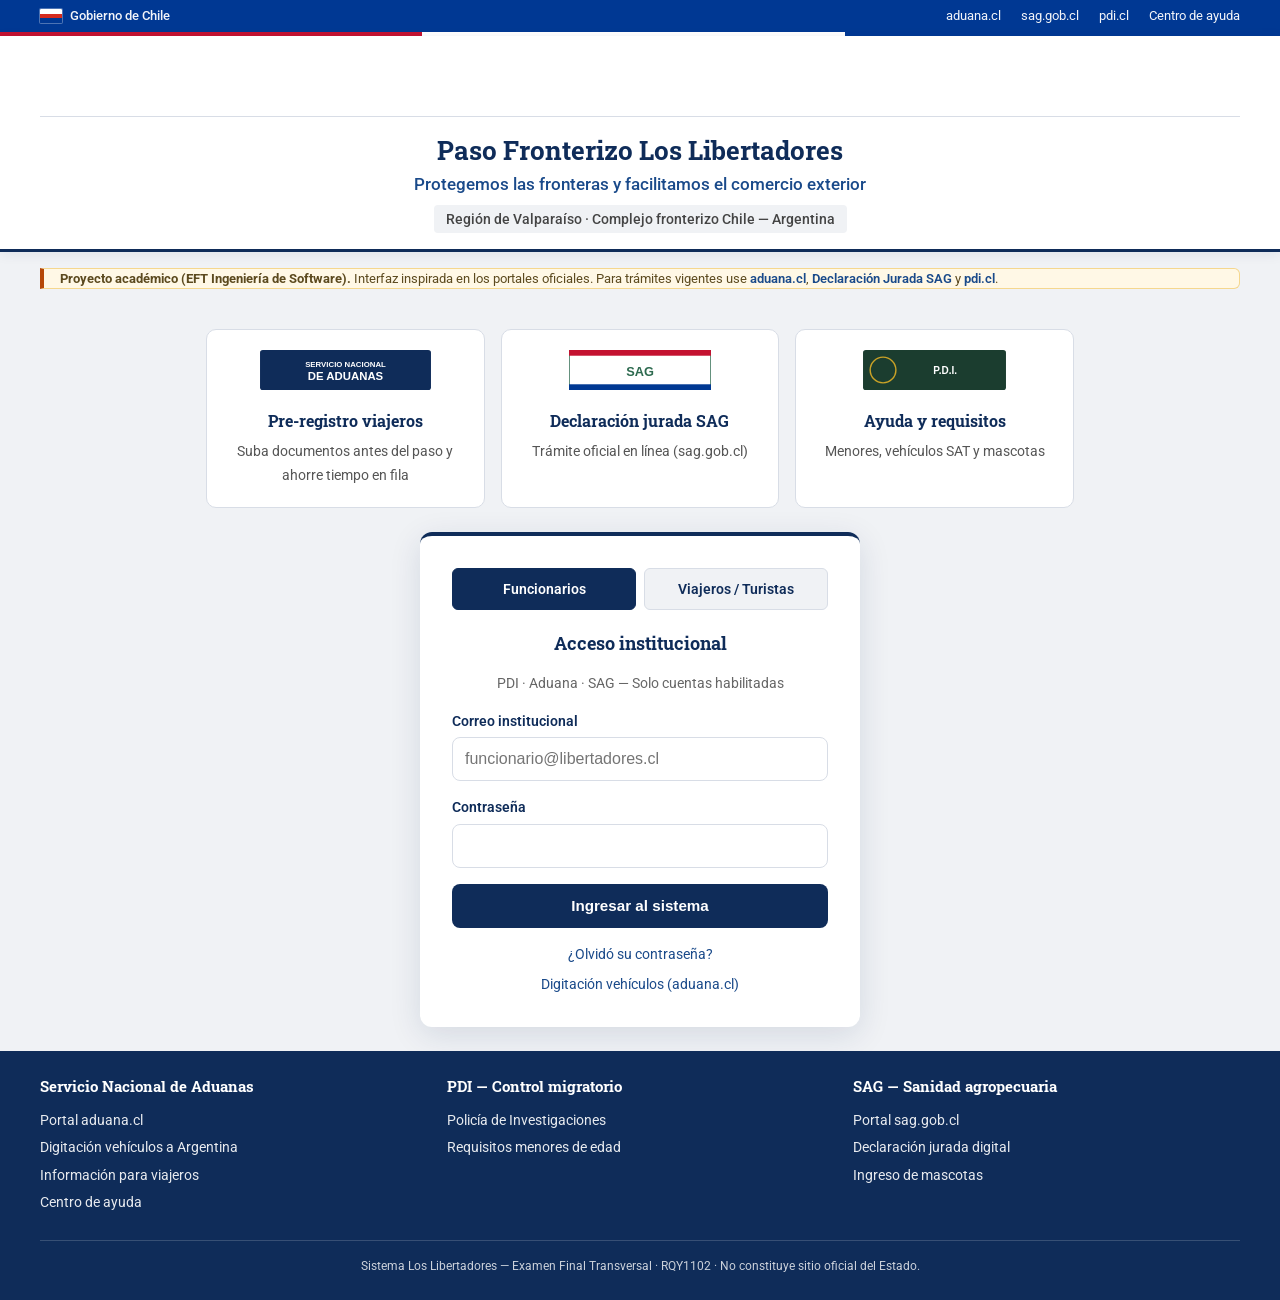
==== frontend/index.html @ 3f69a5f9 "Proyecto aduana Los Libertadores - EFT universidad Sistema de digitalizacion aduanera con frontend, " ====
<!DOCTYPE html>
<html lang="es">
<head>
  <meta charset="UTF-8">
  <meta name="viewport" content="width=device-width, initial-scale=1.0, viewport-fit=cover">
  <meta name="theme-color" content="#0f2c59">
  <meta name="description" content="Sistema integrado Paso Los Libertadores - Aduana, PDI y SAG Chile">
  <title>Los Libertadores — Servicio Nacional de Aduanas</title>
  <link rel="stylesheet" href="css/styles.css">
  <link rel="stylesheet" href="css/institucional.css">
</head>
<body class="page-with-inst-header">
  <div id="gov-bar-container"></div>
  <div id="inst-header-container"></div>

  <main class="login-main" style="flex-direction:column;align-items:stretch">
    <div class="quick-links" style="padding:0 1rem">
      <a href="pre-registro.html" class="quick-link-card">
        <img src="https://www.aduana.cl/aduana/site/artic/20181121/imag/foto_0000000120181121144429/logo.png" alt="" onerror="this.src='assets/logos/aduana.svg'">
        <strong>Pre-registro viajeros</strong>
        <span>Suba documentos antes del paso y ahorre tiempo en fila</span>
      </a>
      <a href="https://dj.sag.gob.cl/declaracion-jurada" target="_blank" rel="noopener" class="quick-link-card">
        <img src="https://dj.sag.gob.cl/assets/img/logosfinales_desktop.svg" alt="" onerror="this.src='assets/logos/sag.svg'">
        <strong>Declaración jurada SAG</strong>
        <span>Trámite oficial en línea (sag.gob.cl)</span>
      </a>
      <a href="ayuda.html" class="quick-link-card">
        <img src="assets/logos/pdi.svg" alt="">
        <strong>Ayuda y requisitos</strong>
        <span>Menores, vehículos SAT y mascotas</span>
      </a>
    </div>

    <div class="login-card inst-card" style="margin:0 auto;width:100%">
      <div class="access-tabs">
        <span class="access-tab active">Funcionarios</span>
        <a href="pre-registro.html" class="access-tab">Viajeros / Turistas</a>
      </div>
      <h2 style="color:var(--aduana-azul);font-family:'Roboto Slab',serif;font-size:1.15rem;text-align:center;margin-bottom:1rem">
        Acceso institucional
      </h2>
      <p class="subtitle" style="margin-top:0;margin-bottom:1rem">
        PDI · Aduana · SAG — Solo cuentas habilitadas
      </p>
      <form id="loginForm">
        <div class="form-grid">
          <div class="full">
            <label for="email">Correo institucional</label>
            <input type="email" id="email" name="email" required autocomplete="username" placeholder="funcionario@libertadores.cl" inputmode="email">
          </div>
          <div class="full">
            <label for="password">Contraseña</label>
            <input type="password" id="password" name="password" required autocomplete="current-password">
          </div>
        </div>
        <div class="actions">
          <button type="submit" class="btn btn-primary btn-block">Ingresar al sistema</button>
        </div>
      </form>
      <div id="loginMessage" class="message hidden"></div>
      <div class="login-links">
        <a href="recuperar.html">¿Olvidó su contraseña?</a>
        <a href="https://comext.aduana.cl/SNA_SCVM/vista/web/login.do" target="_blank" rel="noopener">Digitación vehículos (aduana.cl)</a>
      </div>
    </div>
  </main>

  <div id="inst-footer-container"></div>

  <script src="js/institucional-layout.js"></script>
  <script src="js/config.js"></script>
  <script src="js/api.js"></script>
  <script>
    document.getElementById("loginForm").addEventListener("submit", async (e) => {
      e.preventDefault();
      const msg = document.getElementById("loginMessage");
      msg.className = "message hidden";
      try {
        const data = await apiRequest("/auth/login", {
          method: "POST",
          body: JSON.stringify({
            email: document.getElementById("email").value.trim(),
            password: document.getElementById("password").value,
          }),
        });
        sessionStorage.setItem("token", data.token);
        sessionStorage.setItem("rol", data.rol);
        sessionStorage.setItem("nombre", data.nombre);
        window.location.href = "panel.html";
      } catch (err) {
        msg.textContent = err.message;
        msg.className = "message error";
      }
    });
    if (getToken()) window.location.href = "panel.html";
  </script>
</body>
</html>
---- frontend/css/styles.css ----
:root {
  --azul-marino: #0f2c59;
  --blanco: #ffffff;
  --gris-claro: #f0f2f5;
  --gris-borde: #d8dde6;
  --acento: #1a4a8a;
  --error: #b42318;
  --exito: #067647;
  --alerta: #b54708;
  --header-h: 56px;
  --nav-w: 280px;
  --safe-bottom: env(safe-area-inset-bottom, 0);
  --safe-top: env(safe-area-inset-top, 0);
}

*,
*::before,
*::after {
  box-sizing: border-box;
  margin: 0;
  padding: 0;
}

html {
  -webkit-text-size-adjust: 100%;
  scroll-behavior: smooth;
}

body {
  font-family: "Segoe UI", system-ui, -apple-system, BlinkMacSystemFont, sans-serif;
  background: var(--gris-claro);
  color: #1a1a1a;
  min-height: 100vh;
  min-height: 100dvh;
  line-height: 1.5;
  font-size: 16px;
}

img, svg {
  max-width: 100%;
  height: auto;
}

a {
  color: var(--acento);
  text-decoration: none;
}

a:hover {
  text-decoration: underline;
}

/* Header responsive */
.site-header {
  background: var(--azul-marino);
  color: var(--blanco);
  padding: calc(0.75rem + var(--safe-top)) 1rem 0.75rem;
  position: sticky;
  top: 0;
  z-index: 100;
  box-shadow: 0 2px 8px rgba(15, 44, 89, 0.25);
}

.site-header .header-inner {
  max-width: 1200px;
  margin: 0 auto;
  display: flex;
  align-items: center;
  justify-content: space-between;
  gap: 0.75rem;
}

.site-header h1 {
  font-size: clamp(0.95rem, 3vw, 1.25rem);
  font-weight: 600;
  line-height: 1.2;
}

.header-actions {
  display: flex;
  align-items: center;
  gap: 0.5rem;
  flex-shrink: 0;
}

.badge {
  background: rgba(255, 255, 255, 0.15);
  padding: 0.35rem 0.6rem;
  border-radius: 4px;
  font-size: clamp(0.7rem, 2.5vw, 0.85rem);
  max-width: 140px;
  overflow: hidden;
  text-overflow: ellipsis;
  white-space: nowrap;
}

@media (min-width: 480px) {
  .badge { max-width: none; }
}

.menu-toggle {
  display: flex;
  align-items: center;
  justify-content: center;
  width: 44px;
  height: 44px;
  background: rgba(255, 255, 255, 0.12);
  border: none;
  border-radius: 8px;
  color: var(--blanco);
  cursor: pointer;
  font-size: 1.4rem;
}

@media (min-width: 900px) {
  .menu-toggle { display: none; }
}

/* Layout panel con sidebar */
.app-layout {
  display: flex;
  max-width: 1200px;
  margin: 0 auto;
  min-height: calc(100dvh - var(--header-h));
}

.sidebar {
  position: fixed;
  top: 0;
  left: 0;
  width: min(var(--nav-w), 85vw);
  height: 100dvh;
  background: var(--azul-marino);
  color: var(--blanco);
  padding: calc(var(--header-h) + var(--safe-top)) 0 1rem;
  transform: translateX(-100%);
  transition: transform 0.25s ease;
  z-index: 200;
  overflow-y: auto;
}

.sidebar.open {
  transform: translateX(0);
}

.sidebar-overlay {
  display: none;
  position: fixed;
  inset: 0;
  background: rgba(0, 0, 0, 0.45);
  z-index: 150;
}

.sidebar-overlay.visible {
  display: block;
}

@media (min-width: 900px) {
  .sidebar {
    position: sticky;
    top: var(--header-h);
    height: calc(100dvh - var(--header-h));
    transform: none;
    flex: 0 0 var(--nav-w);
  }
  .sidebar-overlay { display: none !important; }
}

.sidebar nav a {
  display: block;
  color: rgba(255, 255, 255, 0.9);
  padding: 0.85rem 1.25rem;
  font-size: 0.95rem;
  border-left: 3px solid transparent;
  text-decoration: none;
}

.sidebar nav a:hover,
.sidebar nav a.active {
  background: rgba(255, 255, 255, 0.1);
  border-left-color: var(--blanco);
  text-decoration: none;
}

.main-content {
  flex: 1;
  padding: 1rem;
  padding-bottom: calc(1.5rem + var(--safe-bottom));
  width: 100%;
  min-width: 0;
}

@media (min-width: 900px) {
  .main-content { padding: 1.5rem 2rem; }
}

.container {
  max-width: 960px;
  margin: 0 auto;
  padding: 0 0.5rem;
}

.container-narrow {
  max-width: 520px;
  margin: 0 auto;
}

/* Cards */
.card {
  background: var(--blanco);
  border: 1px solid var(--gris-borde);
  border-radius: 10px;
  padding: clamp(1rem, 3vw, 1.5rem);
  margin-bottom: 1.25rem;
  box-shadow: 0 1px 3px rgba(15, 44, 89, 0.06);
}

.card h2 {
  color: var(--azul-marino);
  font-size: clamp(1rem, 2.5vw, 1.15rem);
  margin-bottom: 1rem;
  padding-bottom: 0.5rem;
  border-bottom: 2px solid var(--gris-claro);
}

.card h3 {
  color: var(--azul-marino);
  font-size: 0.95rem;
  margin: 1rem 0 0.5rem;
}

/* Forms */
.form-grid {
  display: grid;
  grid-template-columns: 1fr;
  gap: 1rem;
}

@media (min-width: 600px) {
  .form-grid { grid-template-columns: 1fr 1fr; }
}

.form-grid .full {
  grid-column: 1 / -1;
}

label {
  display: block;
  font-size: 0.875rem;
  font-weight: 600;
  color: var(--azul-marino);
  margin-bottom: 0.35rem;
}

input,
select,
textarea {
  width: 100%;
  padding: 0.75rem;
  border: 1px solid var(--gris-borde);
  border-radius: 8px;
  font-size: 1rem;
  min-height: 44px;
  -webkit-appearance: none;
  appearance: none;
}

textarea {
  min-height: 100px;
  resize: vertical;
}

input[type="checkbox"],
input[type="radio"] {
  width: auto;
  min-height: auto;
  margin-right: 0.5rem;
  vertical-align: middle;
}

input[type="file"] {
  padding: 0.5rem;
  font-size: 0.9rem;
}

input:focus,
select:focus,
textarea:focus {
  outline: 2px solid var(--acento);
  outline-offset: 1px;
  border-color: var(--acento);
}

.check-row {
  display: flex;
  align-items: flex-start;
  gap: 0.5rem;
  margin-bottom: 0.75rem;
}

.check-row label {
  font-weight: 500;
  margin: 0;
}

/* Buttons - touch friendly min 44px */
.btn {
  display: inline-flex;
  align-items: center;
  justify-content: center;
  min-height: 44px;
  padding: 0.65rem 1.25rem;
  border: none;
  border-radius: 8px;
  font-weight: 600;
  cursor: pointer;
  font-size: 0.95rem;
  transition: background 0.2s, transform 0.1s;
  text-decoration: none;
  white-space: nowrap;
}

.btn:active {
  transform: scale(0.98);
}

.btn-block {
  width: 100%;
}

.btn-primary {
  background: var(--azul-marino);
  color: var(--blanco);
}

.btn-primary:hover {
  background: var(--acento);
}

.btn-secondary {
  background: var(--gris-claro);
  color: var(--azul-marino);
  border: 1px solid var(--gris-borde);
}

.btn-link {
  background: none;
  border: none;
  color: var(--acento);
  padding: 0.5rem;
  min-height: auto;
  font-weight: 500;
  cursor: pointer;
  text-decoration: underline;
}

.actions {
  margin-top: 1rem;
  display: flex;
  flex-wrap: wrap;
  gap: 0.75rem;
}

.hidden {
  display: none !important;
}

/* Login */
.login-wrapper {
  min-height: 100dvh;
  display: flex;
  flex-direction: column;
  align-items: center;
  justify-content: center;
  padding: 1rem;
  padding-top: calc(1rem + var(--safe-top));
  padding-bottom: calc(1rem + var(--safe-bottom));
  background: linear-gradient(160deg, var(--azul-marino) 0%, #1a4a8a 100%);
}

.login-card {
  width: 100%;
  max-width: 420px;
  background: var(--blanco);
  border-radius: 12px;
  padding: clamp(1.25rem, 4vw, 2rem);
  box-shadow: 0 12px 40px rgba(0, 0, 0, 0.2);
}

.login-card h1 {
  color: var(--azul-marino);
  text-align: center;
  font-size: clamp(1.25rem, 4vw, 1.5rem);
}

.subtitle {
  text-align: center;
  color: #666;
  font-size: 0.9rem;
  margin: 0.5rem 0 1.25rem;
}

.login-links {
  margin-top: 1rem;
  text-align: center;
  font-size: 0.9rem;
  display: flex;
  flex-direction: column;
  gap: 0.5rem;
}

.login-links a {
  color: var(--acento);
}

/* Messages */
.message {
  padding: 0.75rem 1rem;
  border-radius: 8px;
  margin-top: 1rem;
  font-size: 0.9rem;
  word-break: break-word;
}

.message.error {
  background: #fef3f2;
  color: var(--error);
  border: 1px solid #fecdca;
}

.message.success {
  background: #ecfdf3;
  color: var(--exito);
  border: 1px solid #abefc6;
}

.message.alert {
  background: #fffaeb;
  color: var(--alerta);
  border: 1px solid #fedf89;
}

.message.info {
  background: #eff8ff;
  color: var(--acento);
  border: 1px solid #b2ddff;
}

/* Help / FAQ */
.help-list {
  list-style: none;
}

.help-list li {
  margin-bottom: 1rem;
  padding-bottom: 1rem;
  border-bottom: 1px solid var(--gris-borde);
}

.help-list li:last-child {
  border-bottom: none;
}

.help-list strong {
  color: var(--azul-marino);
  display: block;
  margin-bottom: 0.35rem;
}

.codigo-box {
  background: var(--gris-claro);
  border: 2px dashed var(--azul-marino);
  border-radius: 8px;
  padding: 1rem;
  text-align: center;
  font-size: 1.5rem;
  font-weight: 700;
  letter-spacing: 0.15em;
  color: var(--azul-marino);
  margin: 1rem 0;
  word-break: break-all;
}

pre.json-preview {
  margin-top: 1rem;
  background: var(--gris-claro);
  padding: 1rem;
  border-radius: 8px;
  font-size: 0.8rem;
  overflow-x: auto;
  max-height: 300px;
}

.upload-zone {
  border: 2px dashed var(--gris-borde);
  border-radius: 8px;
  padding: 1.25rem;
  text-align: center;
  background: #fafbfc;
}

.upload-zone p {
  font-size: 0.85rem;
  color: #666;
  margin-top: 0.5rem;
}

.footer-public {
  text-align: center;
  padding: 1rem;
  color: rgba(255, 255, 255, 0.85);
  font-size: 0.85rem;
}

.footer-public a {
  color: var(--blanco);
  text-decoration: underline;
}

/* Tablet */
@media (min-width: 600px) and (max-width: 899px) {
  .actions .btn {
    flex: 1 1 auto;
    min-width: 140px;
  }
}

/* Desktop enhancements */
@media (min-width: 1200px) {
  .main-content {
    padding: 2rem 2.5rem;
  }
}

/* Reduced motion */
@media (prefers-reduced-motion: reduce) {
  *, *::before, *::after {
    animation-duration: 0.01ms !important;
    transition-duration: 0.01ms !important;
  }
}
---- frontend/css/institucional.css ----
/* Estilo institucional — alineado a Kit Digital / aduana.cl */

@import url("https://fonts.googleapis.com/css2?family=Roboto+Slab:wght@400;600;700&family=Roboto:wght@400;500;700&display=swap");

:root {
  --gov-rojo: #c41230;
  --gov-azul: #003893;
  --aduana-azul: #0f2c59;
  --aduana-azul-claro: #1a4a8a;
  --franja-altura: 4px;
}

body {
  font-family: "Roboto", "Segoe UI", system-ui, sans-serif;
}

h1, h2, h3, .brand-title {
  font-family: "Roboto Slab", "Roboto", serif;
}

/* Barra Gobierno de Chile */
.gov-bar {
  background: var(--gov-azul);
  color: #fff;
  font-size: 0.8rem;
  padding: 0.4rem 1rem;
  padding-top: calc(0.4rem + var(--safe-top, 0));
}

.gov-bar-inner {
  max-width: 1200px;
  margin: 0 auto;
  display: flex;
  flex-wrap: wrap;
  align-items: center;
  justify-content: space-between;
  gap: 0.5rem;
}

.gov-bar a {
  color: #fff;
  text-decoration: none;
  opacity: 0.95;
}

.gov-bar a:hover {
  text-decoration: underline;
}

.gov-bar-chile {
  display: flex;
  align-items: center;
  gap: 0.5rem;
  font-weight: 500;
}

.gov-bar-flag {
  width: 22px;
  height: 14px;
  border-radius: 1px;
  background: linear-gradient(180deg, #fff 33.33%, #d52b1e 33.33%, #d52b1e 66.66%, #003893 66.66%);
  box-shadow: 0 0 0 1px rgba(255,255,255,0.3);
  flex-shrink: 0;
}

.gov-bar-links {
  display: flex;
  flex-wrap: wrap;
  gap: 0.75rem 1.25rem;
}

.gov-franja {
  height: var(--franja-altura);
  background: linear-gradient(90deg, var(--gov-rojo) 0%, var(--gov-rojo) 33%, #fff 33%, #fff 66%, var(--gov-azul) 66%);
}

/* Cabecera institucional con logos */
.inst-brand-header {
  background: var(--blanco);
  border-bottom: 3px solid var(--aduana-azul);
  padding: 1rem;
  box-shadow: 0 2px 12px rgba(15, 44, 89, 0.08);
}

.inst-brand-inner {
  max-width: 1200px;
  margin: 0 auto;
}

.inst-logos-row {
  display: flex;
  flex-wrap: wrap;
  align-items: center;
  justify-content: center;
  gap: 1rem 1.5rem;
  padding-bottom: 1rem;
  border-bottom: 1px solid var(--gris-borde);
  margin-bottom: 1rem;
}

.inst-logo-link {
  display: flex;
  align-items: center;
  justify-content: center;
  min-height: 48px;
  padding: 0.25rem;
  transition: opacity 0.2s;
}

.inst-logo-link:hover {
  opacity: 0.85;
}

.inst-logo-link img {
  max-height: 44px;
  width: auto;
  max-width: 160px;
  object-fit: contain;
}

@media (min-width: 768px) {
  .inst-logo-link img {
    max-height: 52px;
    max-width: 200px;
  }
}

.inst-logo-aduana img {
  max-height: 56px;
  max-width: 220px;
}

.inst-hero-text {
  text-align: center;
}

.inst-hero-text .brand-title {
  color: var(--aduana-azul);
  font-size: clamp(1.15rem, 4vw, 1.65rem);
  font-weight: 700;
  line-height: 1.25;
  margin-bottom: 0.35rem;
}

.inst-hero-text .brand-slogan {
  color: var(--aduana-azul-claro);
  font-size: clamp(0.9rem, 2.5vw, 1.05rem);
  font-weight: 500;
}

.inst-hero-text .brand-pass {
  display: inline-block;
  margin-top: 0.5rem;
  padding: 0.25rem 0.75rem;
  background: var(--gris-claro);
  border-radius: 4px;
  font-size: 0.85rem;
  color: #444;
  font-weight: 500;
}

/* Aviso académico */
.aviso-academico {
  background: #fff8e6;
  border: 1px solid #f5d78e;
  border-left: 4px solid var(--alerta);
  padding: 0.65rem 1rem;
  font-size: 0.8rem;
  color: #5c4a1f;
  margin: 0 auto 1rem;
  max-width: 1200px;
  border-radius: 0 6px 6px 0;
}

.aviso-academico a {
  color: var(--aduana-azul-claro);
  font-weight: 600;
}

/* Login con cabecera institucional */
.page-with-inst-header {
  min-height: 100dvh;
  display: flex;
  flex-direction: column;
  background: var(--gris-claro);
}

.page-with-inst-header .login-main {
  flex: 1;
  display: flex;
  align-items: center;
  justify-content: center;
  padding: 1.5rem 1rem;
  padding-bottom: calc(1.5rem + var(--safe-bottom, 0));
}

.login-card.inst-card {
  max-width: 440px;
  box-shadow: 0 8px 32px rgba(15, 44, 89, 0.12);
  border-top: 4px solid var(--aduana-azul);
}

.login-card .access-tabs {
  display: grid;
  grid-template-columns: 1fr 1fr;
  gap: 0.5rem;
  margin-bottom: 1.25rem;
}

.login-card .access-tab {
  text-align: center;
  padding: 0.6rem;
  border-radius: 6px;
  font-size: 0.85rem;
  font-weight: 600;
  background: var(--gris-claro);
  color: var(--aduana-azul);
  border: 1px solid var(--gris-borde);
  text-decoration: none;
}

.login-card .access-tab.active {
  background: var(--aduana-azul);
  color: #fff;
  border-color: var(--aduana-azul);
}

.login-card .access-tab:hover:not(.active) {
  background: #e8ecf2;
  text-decoration: none;
}

/* Footer institucional */
.inst-footer {
  background: var(--aduana-azul);
  color: rgba(255, 255, 255, 0.92);
  padding: 1.5rem 1rem;
  padding-bottom: calc(1.5rem + var(--safe-bottom, 0));
  margin-top: auto;
}

.inst-footer-inner {
  max-width: 1200px;
  margin: 0 auto;
}

.inst-footer h3 {
  font-size: 0.95rem;
  margin-bottom: 0.75rem;
  color: #fff;
}

.inst-footer-grid {
  display: grid;
  grid-template-columns: 1fr;
  gap: 1.25rem;
}

@media (min-width: 600px) {
  .inst-footer-grid {
    grid-template-columns: repeat(2, 1fr);
  }
}

@media (min-width: 900px) {
  .inst-footer-grid {
    grid-template-columns: repeat(3, 1fr);
  }
}

.inst-footer ul {
  list-style: none;
  font-size: 0.88rem;
}

.inst-footer li {
  margin-bottom: 0.4rem;
}

.inst-footer a {
  color: rgba(255, 255, 255, 0.9);
  text-decoration: none;
}

.inst-footer a:hover {
  text-decoration: underline;
  color: #fff;
}

.inst-footer-bottom {
  margin-top: 1.25rem;
  padding-top: 1rem;
  border-top: 1px solid rgba(255, 255, 255, 0.2);
  font-size: 0.78rem;
  opacity: 0.85;
  text-align: center;
}

/* Panel: cabecera con logos compactos */
.site-header.inst-panel-header {
  background: var(--aduana-azul);
  padding: 0.5rem 1rem;
  padding-top: calc(0.5rem + var(--safe-top, 0));
}

.site-header.inst-panel-header .header-logos-mini {
  display: flex;
  align-items: center;
  gap: 0.5rem;
  flex: 1;
  min-width: 0;
}

.site-header.inst-panel-header .header-logos-mini img {
  height: 28px;
  width: auto;
  max-width: 72px;
  object-fit: contain;
  filter: brightness(0) invert(1);
  opacity: 0.95;
}

.site-header.inst-panel-header .header-logos-mini .logo-aduana-mini {
  filter: none;
  height: 32px;
  max-width: 90px;
}

.site-header.inst-panel-header h1 {
  font-size: 0.85rem;
  white-space: nowrap;
  overflow: hidden;
  text-overflow: ellipsis;
}

@media (min-width: 768px) {
  .site-header.inst-panel-header h1 {
    font-size: 1rem;
  }
  .site-header.inst-panel-header .header-logos-mini img {
    height: 32px;
  }
}

/* Tarjetas de acceso rápido (inicio público) */
.quick-links {
  display: grid;
  grid-template-columns: 1fr;
  gap: 1rem;
  max-width: 900px;
  margin: 0 auto 1.5rem;
}

@media (min-width: 600px) {
  .quick-links {
    grid-template-columns: repeat(3, 1fr);
  }
}

.quick-link-card {
  background: var(--blanco);
  border: 1px solid var(--gris-borde);
  border-radius: 10px;
  padding: 1.25rem;
  text-align: center;
  text-decoration: none;
  color: inherit;
  transition: box-shadow 0.2s, border-color 0.2s;
  display: block;
}

.quick-link-card:hover {
  box-shadow: 0 6px 20px rgba(15, 44, 89, 0.1);
  border-color: var(--aduana-azul-claro);
  text-decoration: none;
}

.quick-link-card img {
  height: 40px;
  margin-bottom: 0.75rem;
  object-fit: contain;
}

.quick-link-card strong {
  display: block;
  color: var(--aduana-azul);
  margin-bottom: 0.35rem;
  font-family: "Roboto Slab", serif;
}

.quick-link-card span {
  font-size: 0.85rem;
  color: #555;
}
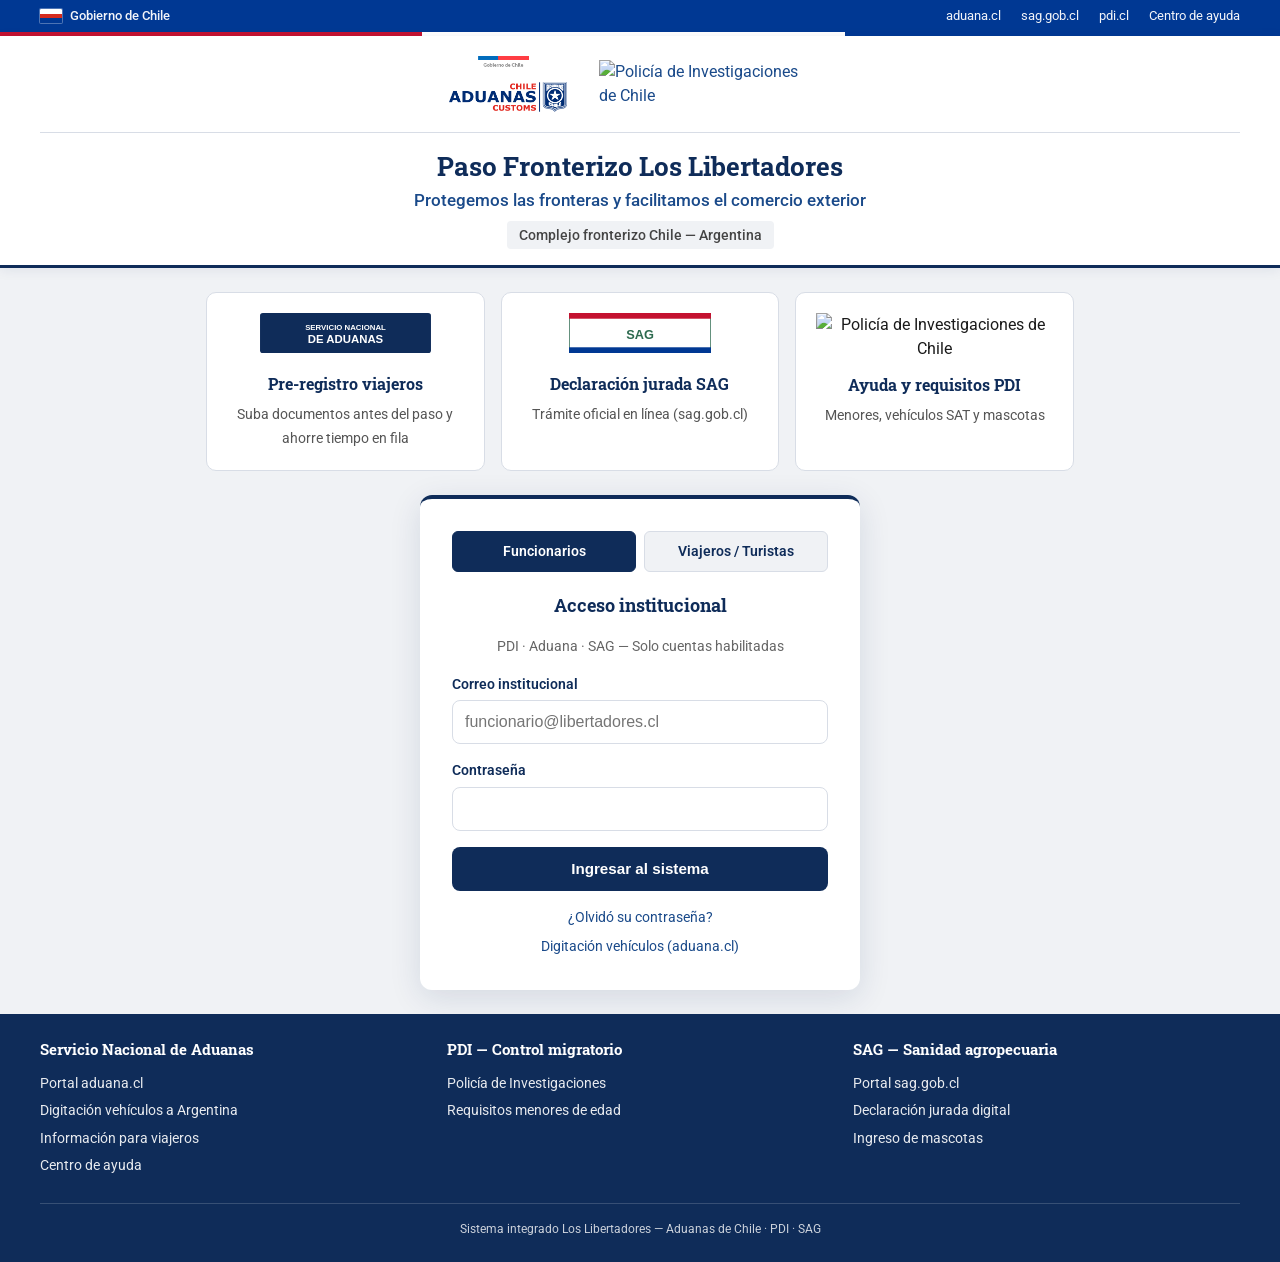
==== commit a53fc222: "Mejorar interfaz: quitar aviso academico y logos institucionales reales Co-authored-by: Cursor <curs" ====
--- a/frontend/index.html
+++ b/frontend/index.html
@@ -25,9 +25,9 @@
         <strong>Declaración jurada SAG</strong>
         <span>Trámite oficial en línea (sag.gob.cl)</span>
       </a>
-      <a href="ayuda.html" class="quick-link-card">
-        <img src="assets/logos/pdi.svg" alt="">
-        <strong>Ayuda y requisitos</strong>
+      <a href="ayuda.html" class="quick-link-card quick-link-pdi">
+        <img src="assets/logos/pdi-oficial.svg" alt="Policía de Investigaciones de Chile">
+        <strong>Ayuda y requisitos PDI</strong>
         <span>Menores, vehículos SAT y mascotas</span>
       </a>
     </div>
--- a/frontend/css/institucional.css
+++ b/frontend/css/institucional.css
@@ -52,6 +52,12 @@
   align-items: center;
   gap: 0.5rem;
   font-weight: 500;
+  flex-wrap: wrap;
+}
+
+.gov-bar-sep {
+  opacity: 0.6;
+  user-select: none;
 }
 
 .gov-bar-flag {
@@ -326,6 +332,18 @@
   max-width: 90px;
 }
 
+.site-header.inst-panel-header .header-logos-mini .logo-pdi-mini {
+  filter: none;
+  height: 30px;
+  max-width: 100px;
+  opacity: 1;
+}
+
+.quick-link-pdi img {
+  height: 48px;
+  max-width: 100%;
+}
+
 .site-header.inst-panel-header h1 {
   font-size: 0.85rem;
   white-space: nowrap;
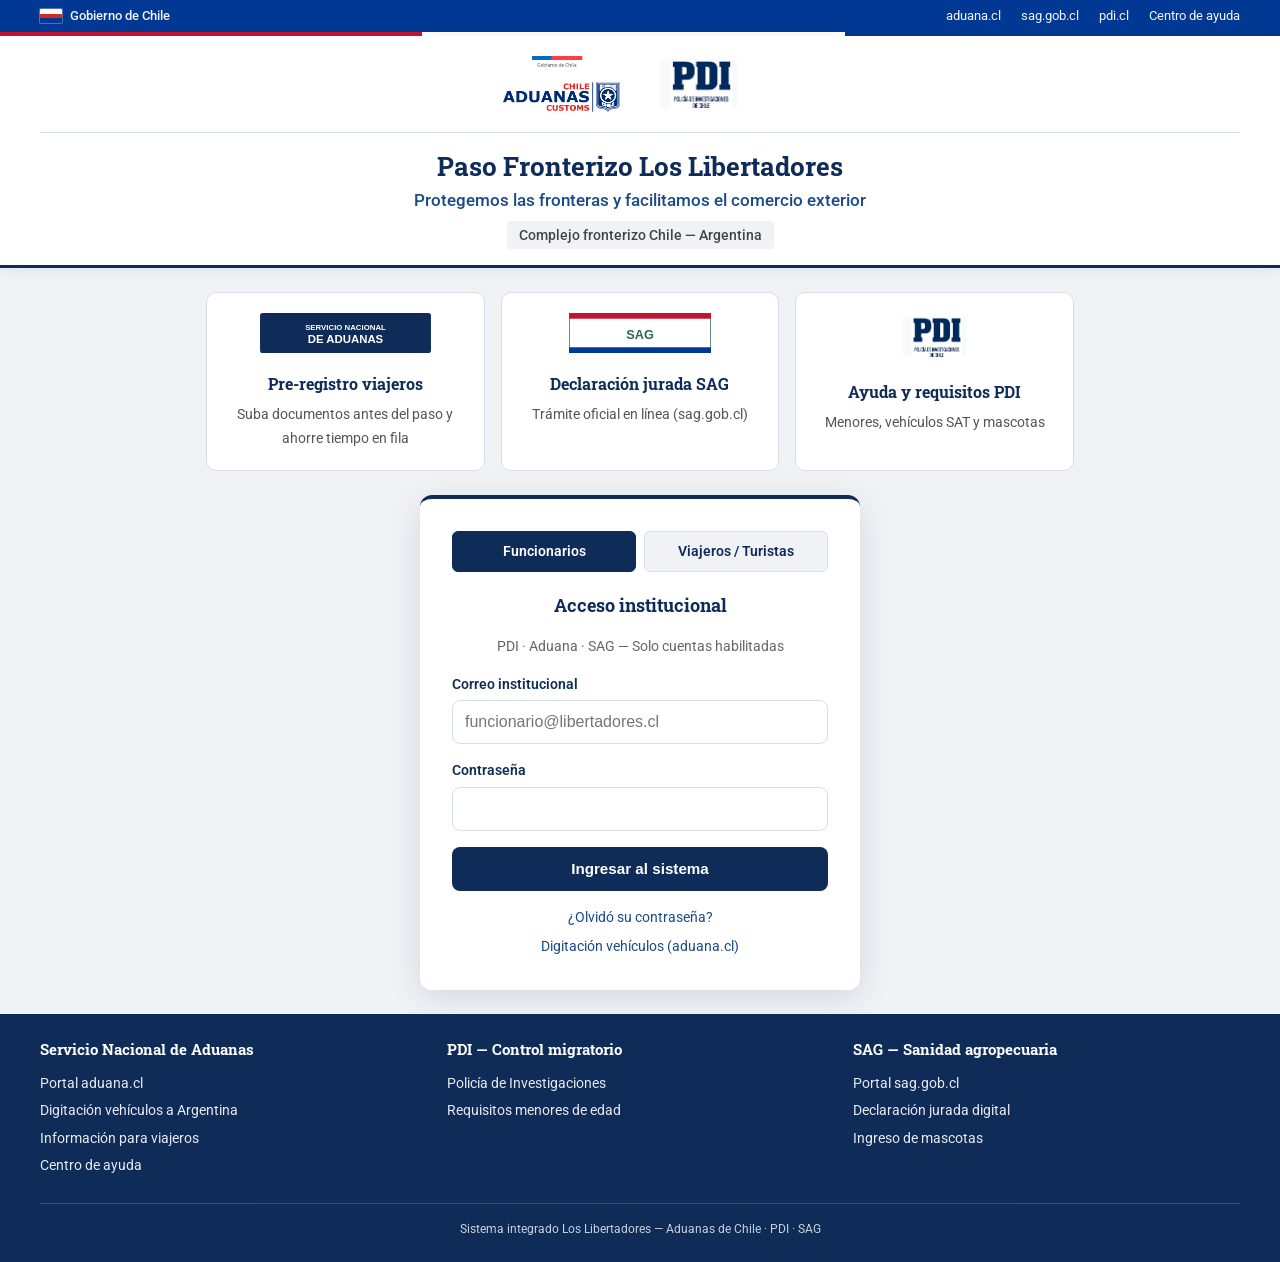
==== commit 989b69e5: "Logo PDI fondo blanco y texto azul (PNG oficial) Co-authored-by: Cursor <cursoragent@cursor.com>" ====
--- a/frontend/index.html
+++ b/frontend/index.html
@@ -26,7 +26,8 @@
         <span>Trámite oficial en línea (sag.gob.cl)</span>
       </a>
       <a href="ayuda.html" class="quick-link-card quick-link-pdi">
-        <img src="assets/logos/pdi-oficial.svg" alt="Policía de Investigaciones de Chile">
+        <img src="assets/logos/pdi-oficial.png" alt="Policía de Investigaciones de Chile"
+             onerror="this.onerror=null;this.src='assets/logos/pdi-oficial.svg'">
         <strong>Ayuda y requisitos PDI</strong>
         <span>Menores, vehículos SAT y mascotas</span>
       </a>
@@ -68,7 +69,7 @@
 
   <div id="inst-footer-container"></div>
 
-  <script src="js/institucional-layout.js"></script>
+  <script src="js/institucional-layout.js?v=4"></script>
   <script src="js/config.js"></script>
   <script src="js/api.js"></script>
   <script>
--- a/frontend/css/institucional.css
+++ b/frontend/css/institucional.css
@@ -339,9 +339,21 @@
   opacity: 1;
 }
 
+.inst-logo-link.logo-pdi-wrap img,
 .quick-link-pdi img {
   height: 48px;
-  max-width: 100%;
+  max-width: 200px;
+  object-fit: contain;
+  background: #fff;
+  padding: 4px 8px;
+  border-radius: 4px;
+  box-sizing: content-box;
+}
+
+.logo-pdi {
+  background: #fff;
+  padding: 2px 6px;
+  border-radius: 3px;
 }
 
 .site-header.inst-panel-header h1 {
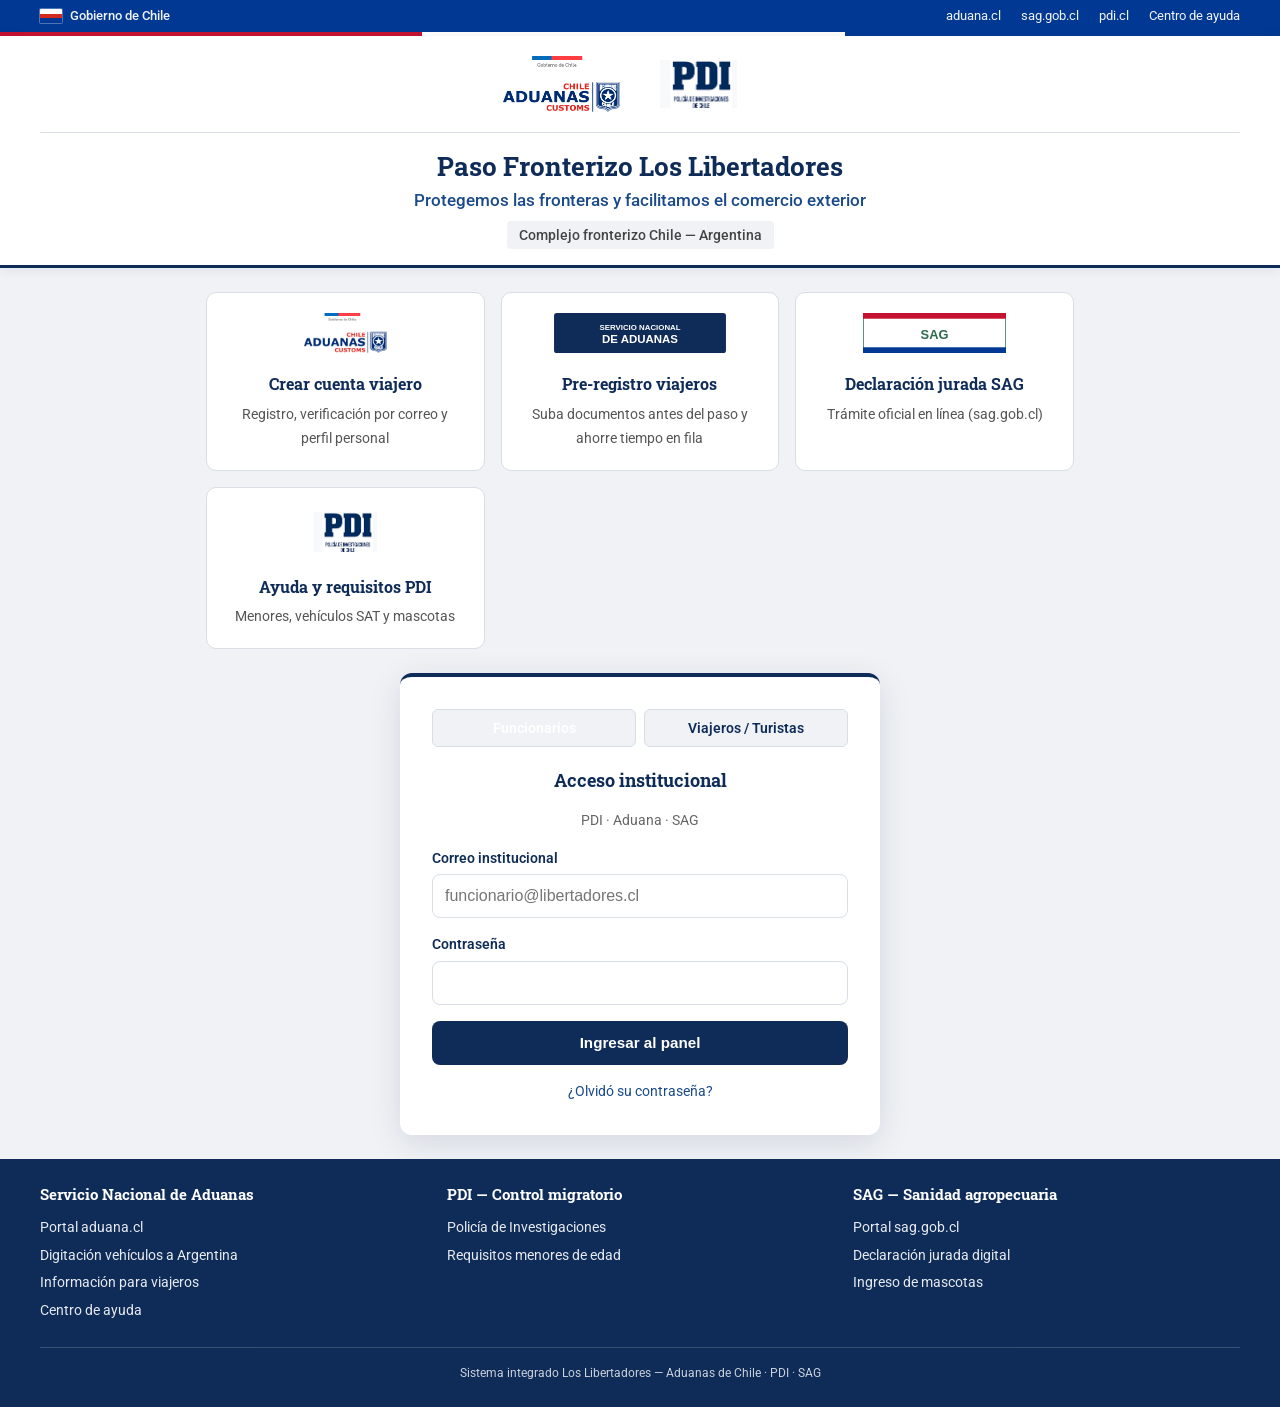
==== commit 873c47ed: "Agregar cuentas de viajero con registro, verificacion de correo y perfil Los turistas pueden registr" ====
--- a/frontend/index.html
+++ b/frontend/index.html
@@ -15,6 +15,11 @@
 
   <main class="login-main" style="flex-direction:column;align-items:stretch">
     <div class="quick-links" style="padding:0 1rem">
+      <a href="registro.html" class="quick-link-card">
+        <img src="assets/logos/aduana-oficial.png" alt="" onerror="this.src='assets/logos/aduana.svg'">
+        <strong>Crear cuenta viajero</strong>
+        <span>Registro, verificación por correo y perfil personal</span>
+      </a>
       <a href="pre-registro.html" class="quick-link-card">
         <img src="https://www.aduana.cl/aduana/site/artic/20181121/imag/foto_0000000120181121144429/logo.png" alt="" onerror="this.src='assets/logos/aduana.svg'">
         <strong>Pre-registro viajeros</strong>
@@ -33,46 +38,99 @@
       </a>
     </div>
 
-    <div class="login-card inst-card" style="margin:0 auto;width:100%">
-      <div class="access-tabs">
-        <span class="access-tab active">Funcionarios</span>
-        <a href="pre-registro.html" class="access-tab">Viajeros / Turistas</a>
+    <div class="login-card inst-card" style="margin:0 auto;width:100%;max-width:480px">
+      <div class="access-tabs" id="accessTabs">
+        <button type="button" class="access-tab active" data-mode="funcionario">Funcionarios</button>
+        <button type="button" class="access-tab" data-mode="viajero">Viajeros / Turistas</button>
       </div>
-      <h2 style="color:var(--aduana-azul);font-family:'Roboto Slab',serif;font-size:1.15rem;text-align:center;margin-bottom:1rem">
-        Acceso institucional
-      </h2>
-      <p class="subtitle" style="margin-top:0;margin-bottom:1rem">
-        PDI · Aduana · SAG — Solo cuentas habilitadas
-      </p>
-      <form id="loginForm">
-        <div class="form-grid">
-          <div class="full">
-            <label for="email">Correo institucional</label>
-            <input type="email" id="email" name="email" required autocomplete="username" placeholder="funcionario@libertadores.cl" inputmode="email">
+
+      <div id="panelFuncionario">
+        <h2 style="color:var(--aduana-azul);font-family:'Roboto Slab',serif;font-size:1.15rem;text-align:center;margin-bottom:1rem">
+          Acceso institucional
+        </h2>
+        <p class="subtitle" style="margin-top:0;margin-bottom:1rem;text-align:center">
+          PDI · Aduana · SAG
+        </p>
+        <form id="loginForm">
+          <div class="form-grid">
+            <div class="full">
+              <label for="email">Correo institucional</label>
+              <input type="email" id="email" required autocomplete="username" placeholder="funcionario@libertadores.cl">
+            </div>
+            <div class="full">
+              <label for="password">Contraseña</label>
+              <input type="password" id="password" required autocomplete="current-password">
+            </div>
           </div>
-          <div class="full">
-            <label for="password">Contraseña</label>
-            <input type="password" id="password" name="password" required autocomplete="current-password">
+          <div class="actions">
+            <button type="submit" class="btn btn-primary btn-block">Ingresar al panel</button>
           </div>
+        </form>
+        <div id="loginMessage" class="message hidden"></div>
+        <div class="login-links">
+          <a href="recuperar.html">¿Olvidó su contraseña?</a>
         </div>
-        <div class="actions">
-          <button type="submit" class="btn btn-primary btn-block">Ingresar al sistema</button>
+      </div>
+
+      <div id="panelViajero" class="hidden">
+        <h2 style="color:var(--aduana-azul);font-family:'Roboto Slab',serif;font-size:1.15rem;text-align:center;margin-bottom:1rem">
+          Mi cuenta de viajero
+        </h2>
+        <p class="subtitle" style="margin-top:0;margin-bottom:1rem;text-align:center">
+          Cree su cuenta, verifique el correo y gestione sus trámites
+        </p>
+        <form id="loginViajeroForm">
+          <div class="form-grid">
+            <div class="full">
+              <label for="emailViajero">Correo</label>
+              <input type="email" id="emailViajero" required autocomplete="username">
+            </div>
+            <div class="full">
+              <label for="passwordViajero">Contraseña</label>
+              <input type="password" id="passwordViajero" required autocomplete="current-password">
+            </div>
+          </div>
+          <div class="actions">
+            <button type="submit" class="btn btn-primary btn-block">Ingresar a mi perfil</button>
+          </div>
+        </form>
+        <div id="loginViajeroMessage" class="message hidden"></div>
+        <div id="reenviarVerificacion" class="message alert hidden"></div>
+        <div class="login-links" style="flex-direction:column;gap:0.5rem;align-items:center">
+          <a href="registro.html"><strong>Crear cuenta nueva</strong></a>
+          <a href="pre-registro.html">Pre-registro sin cuenta (código de seguimiento)</a>
         </div>
-      </form>
-      <div id="loginMessage" class="message hidden"></div>
-      <div class="login-links">
-        <a href="recuperar.html">¿Olvidó su contraseña?</a>
-        <a href="https://comext.aduana.cl/SNA_SCVM/vista/web/login.do" target="_blank" rel="noopener">Digitación vehículos (aduana.cl)</a>
       </div>
     </div>
   </main>
 
   <div id="inst-footer-container"></div>
 
-  <script src="js/institucional-layout.js?v=4"></script>
+  <script src="js/institucional-layout.js?v=5"></script>
   <script src="js/config.js"></script>
   <script src="js/api.js"></script>
+  <script src="js/auth-common.js"></script>
   <script>
+    function setAccessMode(mode) {
+      const esViajero = mode === "viajero";
+      document.getElementById("panelFuncionario").classList.toggle("hidden", esViajero);
+      document.getElementById("panelViajero").classList.toggle("hidden", !esViajero);
+      document.querySelectorAll("#accessTabs .access-tab").forEach((tab) => {
+        tab.classList.toggle("active", tab.dataset.mode === mode);
+      });
+    }
+
+    document.querySelectorAll("#accessTabs .access-tab").forEach((tab) => {
+      tab.addEventListener("click", () => setAccessMode(tab.dataset.mode));
+    });
+
+    if (location.hash === "#viajero") setAccessMode("viajero");
+
+    if (getToken()) {
+      if (isViajero()) window.location.href = "perfil.html";
+      else window.location.href = "panel.html";
+    }
+
     document.getElementById("loginForm").addEventListener("submit", async (e) => {
       e.preventDefault();
       const msg = document.getElementById("loginMessage");
@@ -85,16 +143,57 @@
             password: document.getElementById("password").value,
           }),
         });
-        sessionStorage.setItem("token", data.token);
-        sessionStorage.setItem("rol", data.rol);
-        sessionStorage.setItem("nombre", data.nombre);
-        window.location.href = "panel.html";
+        saveSession(data);
+        redirectAfterLogin();
       } catch (err) {
         msg.textContent = err.message;
         msg.className = "message error";
       }
     });
-    if (getToken()) window.location.href = "panel.html";
+
+    document.getElementById("loginViajeroForm").addEventListener("submit", async (e) => {
+      e.preventDefault();
+      const msg = document.getElementById("loginViajeroMessage");
+      const reenviar = document.getElementById("reenviarVerificacion");
+      msg.className = "message hidden";
+      reenviar.className = "message hidden";
+      const email = document.getElementById("emailViajero").value.trim();
+      try {
+        const data = await apiRequest("/auth/viajero/login", {
+          method: "POST",
+          body: JSON.stringify({
+            email,
+            password: document.getElementById("passwordViajero").value,
+          }),
+        });
+        if (data.error) throw new Error(data.error);
+        saveSession(data);
+        redirectAfterLogin();
+      } catch (err) {
+        msg.textContent = err.message;
+        msg.className = "message error";
+        if (err.message.includes("verificar")) {
+          reenviar.innerHTML = '¿No recibió el correo? <a href="#" id="linkReenviar">Reenviar verificación</a>';
+          reenviar.className = "message alert";
+          document.getElementById("linkReenviar").onclick = async (ev) => {
+            ev.preventDefault();
+            try {
+              const r = await apiRequest("/auth/viajero/reenviar-verificacion", {
+                method: "POST",
+                body: JSON.stringify({ email }),
+              });
+              let html = r.mensaje;
+              if (r.enlaceVerificacion) {
+                html += '<br><a href="' + r.enlaceVerificacion + '">' + r.enlaceVerificacion + "</a>";
+              }
+              reenviar.innerHTML = html;
+            } catch (e2) {
+              reenviar.textContent = e2.message;
+            }
+          };
+        }
+      }
+    });
   </script>
 </body>
 </html>
--- a/frontend/css/styles.css
+++ b/frontend/css/styles.css
@@ -365,6 +365,29 @@
   display: none !important;
 }
 
+.codigo-box {
+  margin-top: 1rem;
+  padding: 1rem;
+  background: #e8f4fc;
+  border: 2px dashed var(--aduana-azul-claro);
+  border-radius: 8px;
+  font-size: 1.25rem;
+  font-weight: 700;
+  text-align: center;
+  letter-spacing: 0.15em;
+  color: var(--aduana-azul);
+}
+
+.tramite-list {
+  list-style: none;
+  padding: 0;
+}
+
+.tramite-list li {
+  padding: 0.75rem 0;
+  border-bottom: 1px solid var(--gris-borde);
+}
+
 /* Login */
 .login-wrapper {
   min-height: 100dvh;
--- a/frontend/css/institucional.css
+++ b/frontend/css/institucional.css
@@ -213,6 +213,13 @@
   margin-bottom: 1.25rem;
 }
 
+.login-card .access-tabs button.access-tab {
+  border: 1px solid var(--gris-borde);
+  background: var(--gris-claro);
+  cursor: pointer;
+  font-family: inherit;
+}
+
 .login-card .access-tab {
   text-align: center;
   padding: 0.6rem;
